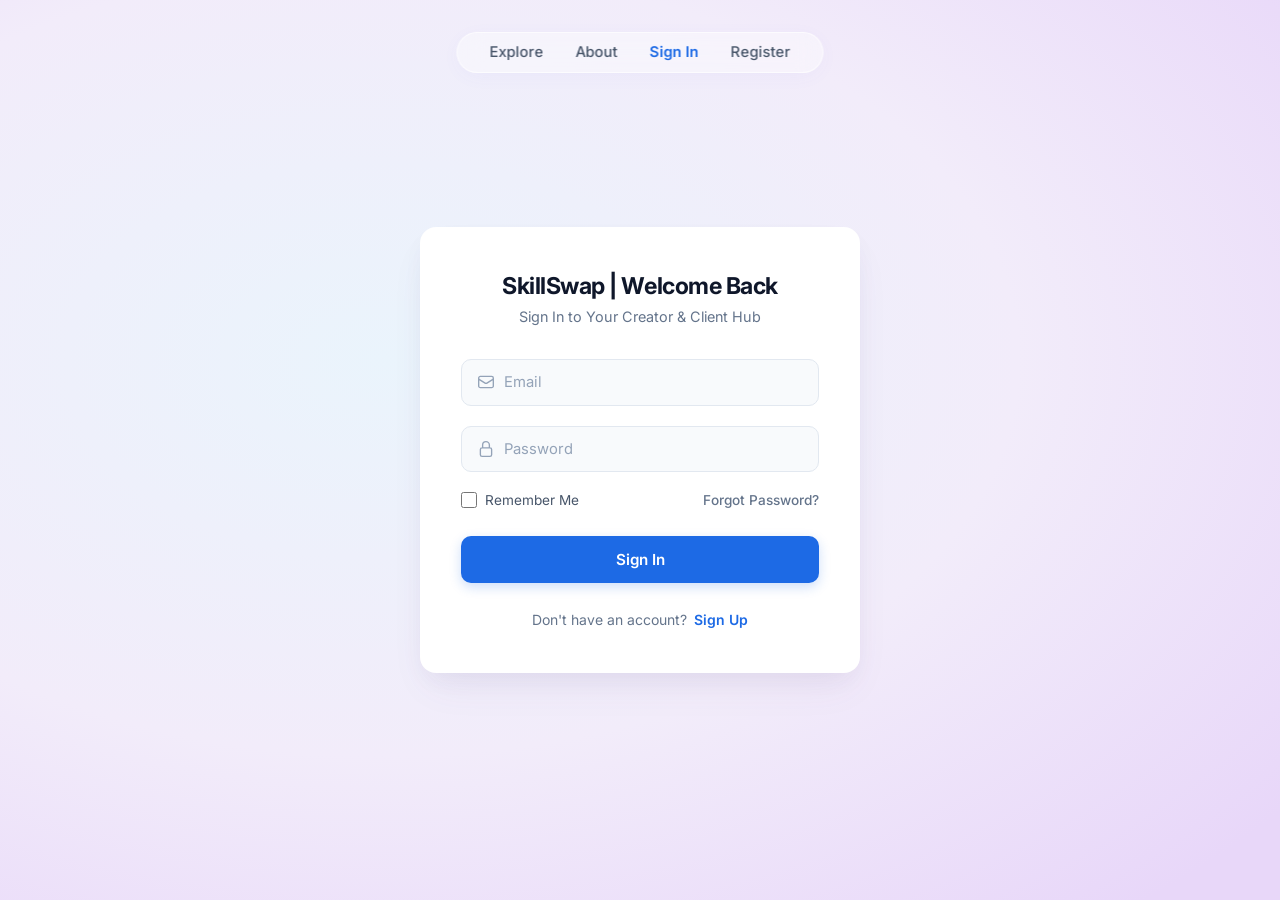
==== login.html @ 29265821 "first commit" ====
<!DOCTYPE html>
<html lang="en">
<head>
  <meta charset="UTF-8" />
  <meta name="viewport" content="width=device-width, initial-scale=1.0" />
  <title>SkillSwap | Sign In</title>
  
  <!-- Inter Font for clean, crisp typography -->
  <link rel="preconnect" href="https://fonts.googleapis.com" />
  <link rel="preconnect" href="https://fonts.gstatic.com" crossorigin />
  <link
    href="https://fonts.googleapis.com/css2?family=Inter:wght@400;500;600;700&display=swap"
    rel="stylesheet"
  />

  <style>
    /* Reset & Base Setup */
    *, *::before, *::after {
      box-sizing: border-box;
      margin: 0;
      padding: 0;
    }

    body {
      font-family: "Inter", system-ui, -apple-system, BlinkMacSystemFont, "Segoe UI", Roboto, sans-serif;
      min-height: 100vh;
      display: flex;
      flex-direction: column;
      align-items: center;
      justify-content: center;
      color: #1e293b;
      
      /* Soft radial blend: Ice Blue (#EAF4FC) transitioning to Pastel Lavender (#E8D7F9) */
      background: radial-gradient(
        ellipse 90% 80% at 30% 40%,
        #EAF4FC 0%,
        #f2ecfa 55%,
        #E8D7F9 100%
      );
      background-attachment: fixed;
      padding: 1.5rem;
      position: relative;
    }

    /* Floating Top Navigation Bar */
    .top-nav {
      position: absolute;
      top: 2rem;
      left: 50%;
      transform: translateX(-50%);
      display: flex;
      align-items: center;
      gap: 2rem;
      padding: 0.65rem 2rem;
      background: rgba(255, 255, 255, 0.4);
      backdrop-filter: blur(12px);
      -webkit-backdrop-filter: blur(12px);
      border: 1px solid rgba(255, 255, 255, 0.65);
      border-radius: 9999px;
      box-shadow: 0 4px 20px -2px rgba(99, 102, 241, 0.05);
      z-index: 10;
    }

    .top-nav a {
      text-decoration: none;
      font-size: 0.925rem;
      font-weight: 500;
      color: #475569;
      transition: color 0.2s ease;
    }

    .top-nav a:hover {
      color: #0f172a;
    }

    .top-nav a.active {
      color: #1d6ae5;
      font-weight: 600;
    }

    /* Centered Login Card */
    .auth-card {
      background: #ffffff;
      width: 100%;
      max-width: 440px;
      border-radius: 16px;
      padding: 2.75rem 2.5rem;
      box-shadow:
        0 10px 25px -5px rgba(50, 65, 95, 0.05),
        0 20px 40px -10px rgba(100, 75, 140, 0.08);
      border: 1px solid rgba(255, 255, 255, 0.8);
      animation: fadeIn 0.4s ease-out;
    }

    @keyframes fadeIn {
      from {
        opacity: 0;
        transform: translateY(8px);
      }
      to {
        opacity: 1;
        transform: translateY(0);
      }
    }

    /* Card Header */
    .card-header {
      text-align: center;
      margin-bottom: 2rem;
    }

    .card-title {
      font-size: 1.45rem;
      font-weight: 700;
      color: #0f172a;
      letter-spacing: -0.02em;
      margin-bottom: 0.45rem;
    }

    .card-subtitle {
      font-size: 0.9rem;
      color: #64748b;
      font-weight: 400;
      line-height: 1.4;
    }

    /* Form Fields */
    .form-group {
      margin-bottom: 1.25rem;
      position: relative;
    }

    .input-wrapper {
      position: relative;
      display: flex;
      align-items: center;
    }

    .input-icon {
      position: absolute;
      left: 1rem;
      width: 18px;
      height: 18px;
      color: #94a3b8;
      pointer-events: none;
      transition: color 0.2s ease;
    }

    .input-field {
      width: 100%;
      padding: 0.825rem 1rem 0.825rem 2.65rem;
      font-size: 0.925rem;
      font-family: inherit;
      color: #0f172a;
      background-color: #f8fafc;
      border: 1px solid #e2e8f0;
      border-radius: 10px;
      outline: none;
      transition: border-color 0.2s ease, box-shadow 0.2s ease, background-color 0.2s ease;
    }

    .input-field::placeholder {
      color: #94a3b8;
      font-weight: 400;
    }

    .input-field:focus {
      background-color: #ffffff;
      border-color: #1d6ae5;
      box-shadow: 0 0 0 3px rgba(29, 106, 229, 0.12);
    }

    .input-field:focus + .input-icon,
    .input-wrapper:focus-within .input-icon {
      color: #1d6ae5;
    }

    /* Options Row: Remember Me & Forgot Password */
    .options-row {
      display: flex;
      align-items: center;
      justify-content: space-between;
      margin: 1.25rem 0 1.75rem 0;
      font-size: 0.85rem;
    }

    .remember-me {
      display: inline-flex;
      align-items: center;
      gap: 0.5rem;
      color: #475569;
      cursor: pointer;
      user-select: none;
    }

    .remember-me input[type="checkbox"] {
      width: 16px;
      height: 16px;
      accent-color: #1d6ae5;
      cursor: pointer;
      border-radius: 4px;
    }

    .forgot-password {
      color: #64748b;
      text-decoration: none;
      font-weight: 500;
      transition: color 0.2s ease;
    }

    .forgot-password:hover {
      color: #1d6ae5;
      text-decoration: underline;
    }

    /* Submit Button */
    .submit-btn {
      width: 100%;
      padding: 0.875rem 1rem;
      background-color: #1d6ae5;
      color: #ffffff;
      font-family: inherit;
      font-size: 0.95rem;
      font-weight: 600;
      border: none;
      border-radius: 10px;
      cursor: pointer;
      box-shadow: 0 4px 12px rgba(29, 106, 229, 0.22);
      transition: background-color 0.2s ease, transform 0.1s ease, box-shadow 0.2s ease;
    }

    .submit-btn:hover {
      background-color: #175bc9;
      box-shadow: 0 6px 16px rgba(29, 106, 229, 0.28);
    }

    .submit-btn:active {
      transform: scale(0.99);
    }

    /* Footer Text */
    .card-footer {
      text-align: center;
      margin-top: 1.75rem;
      font-size: 0.875rem;
      color: #64748b;
    }

    .card-footer a {
      color: #1d6ae5;
      font-weight: 600;
      text-decoration: none;
      transition: color 0.2s ease;
      margin-left: 0.2rem;
    }

    .card-footer a:hover {
      text-decoration: underline;
      color: #175bc9;
    }

    /* Responsive adjustment for mobile screens */
    @media (max-width: 540px) {
      .top-nav {
        top: 1.25rem;
        gap: 1.25rem;
        padding: 0.5rem 1.25rem;
      }
      
      .auth-card {
        padding: 2rem 1.5rem;
      }
    }
  </style>
</head>
<body>

  <!-- Floating Minimal Top Navigation -->
  <nav class="top-nav" aria-label="Main Navigation">
    <a href="#explore">Explore</a>
    <a href="#about">About</a>
    <a href="#signin" class="active">Sign In</a>
    <a href="#register">Register</a>
  </nav>

  <!-- Main Login Card -->
  <main class="auth-card">
    <header class="card-header">
      <h1 class="card-title">SkillSwap | Welcome Back</h1>
      <p class="card-subtitle">Sign In to Your Creator &amp; Client Hub</p>
    </header>

    <form action="#" method="POST" autocomplete="on">
      <!-- Email Field -->
      <div class="form-group">
        <div class="input-wrapper">
          <!-- Subtle Envelope SVG Icon -->
          <svg
            class="input-icon"
            xmlns="http://www.w3.org/2000/svg"
            fill="none"
            viewBox="0 0 24 24"
            stroke-width="1.8"
            stroke="currentColor"
          >
            <path
              stroke-linecap="round"
              stroke-linejoin="round"
              d="M21.75 6.75v10.5a2.25 2.25 0 0 1-2.25 2.25h-15a2.25 2.25 0 0 1-2.25-2.25V6.75m19.5 0A2.25 2.25 0 0 0 19.5 4.5h-15a2.25 2.25 0 0 0-2.25 2.25m19.5 0v.243a2.25 2.25 0 0 1-1.07 1.916l-7.5 4.615a2.25 2.25 0 0 1-2.36 0L3.32 8.91a2.25 2.25 0 0 1-1.07-1.916V6.75"
            />
          </svg>
          <input
            type="email"
            class="input-field"
            placeholder="Email"
            required
            aria-label="Email Address"
          />
        </div>
      </div>

      <!-- Password Field -->
      <div class="form-group">
        <div class="input-wrapper">
          <!-- Subtle Lock SVG Icon -->
          <svg
            class="input-icon"
            xmlns="http://www.w3.org/2000/svg"
            fill="none"
            viewBox="0 0 24 24"
            stroke-width="1.8"
            stroke="currentColor"
          >
            <path
              stroke-linecap="round"
              stroke-linejoin="round"
              d="M16.5 10.5V6.75a4.5 4.5 0 1 0-9 0v3.75m-.75 11.25h10.5a2.25 2.25 0 0 0 2.25-2.25v-6.75a2.25 2.25 0 0 0-2.25-2.25H6.75a2.25 2.25 0 0 0-2.25 2.25v6.75a2.25 2.25 0 0 0 2.25 2.25Z"
            />
          </svg>
          <input
            type="password"
            class="input-field"
            placeholder="Password"
            required
            aria-label="Password"
          />
        </div>
      </div>

      <!-- Options Row -->
      <div class="options-row">
        <label class="remember-me">
          <input type="checkbox" name="remember" />
          <span>Remember Me</span>
        </label>
        <a href="#forgot" class="forgot-password">Forgot Password?</a>
      </div>

      <!-- Submit Button -->
      <button type="submit" class="submit-btn">Sign In</button>
    </form>

    <!-- Footer -->
    <footer class="card-footer">
      Don't have an account? <a href="#signup">Sign Up</a>
    </footer>
  </main>

</body>
</html>
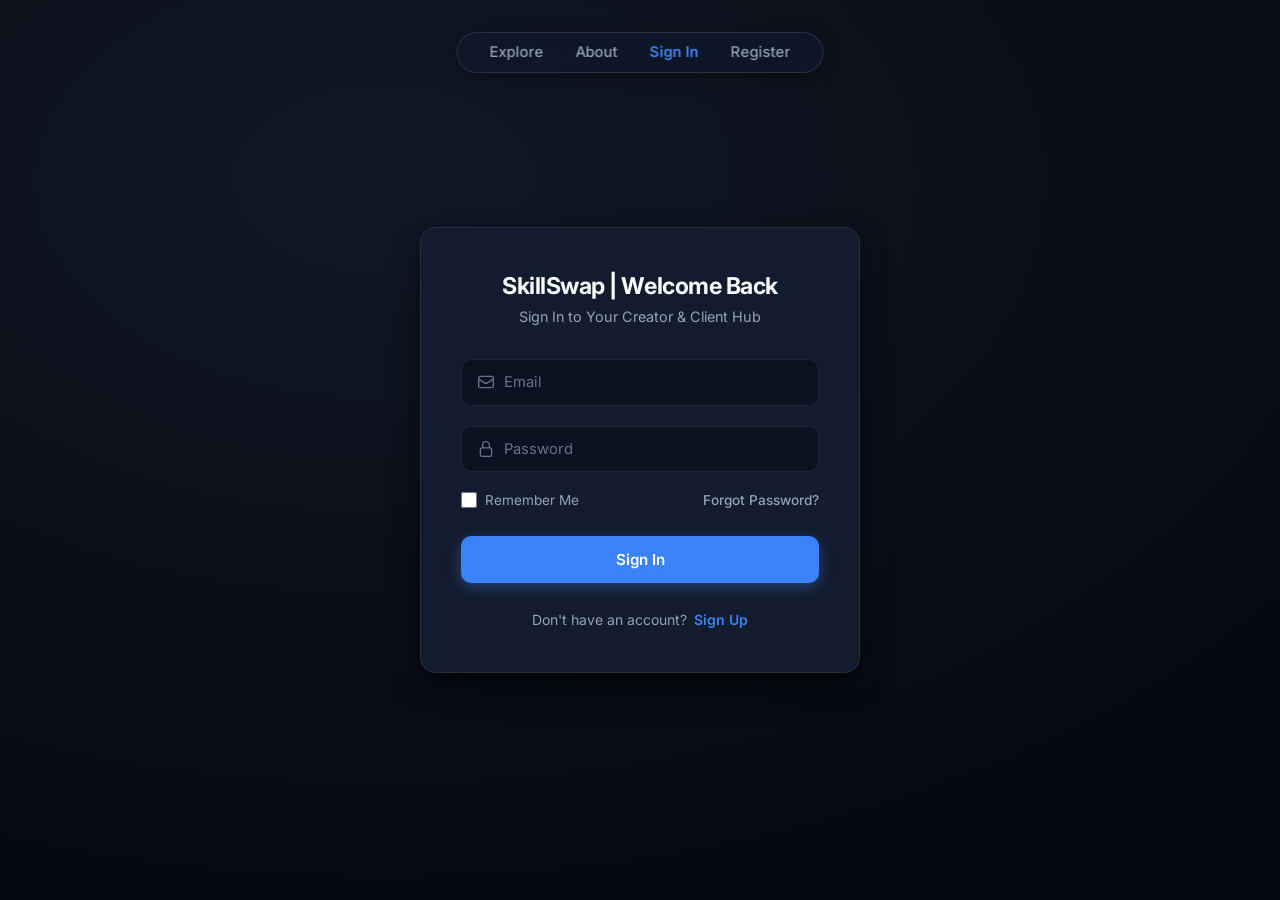
==== commit ea3ed322: "phase2" ====
--- a/login.html
+++ b/login.html
@@ -28,14 +28,13 @@
       flex-direction: column;
       align-items: center;
       justify-content: center;
-      color: #1e293b;
-      
-      /* Soft radial blend: Ice Blue (#EAF4FC) transitioning to Pastel Lavender (#E8D7F9) */
+      color: #f8fafc;
+      background-color: #0b0f19;
       background: radial-gradient(
-        ellipse 90% 80% at 30% 40%,
-        #EAF4FC 0%,
-        #f2ecfa 55%,
-        #E8D7F9 100%
+        ellipse 90% 80% at 30% 20%,
+        #111827 0%,
+        #0b0f19 55%,
+        #060911 100%
       );
       background-attachment: fixed;
       padding: 1.5rem;
@@ -52,12 +51,12 @@
       align-items: center;
       gap: 2rem;
       padding: 0.65rem 2rem;
-      background: rgba(255, 255, 255, 0.4);
+      background: rgba(15, 23, 42, 0.85);
       backdrop-filter: blur(12px);
       -webkit-backdrop-filter: blur(12px);
-      border: 1px solid rgba(255, 255, 255, 0.65);
+      border: 1px solid rgba(255, 255, 255, 0.12);
       border-radius: 9999px;
-      box-shadow: 0 4px 20px -2px rgba(99, 102, 241, 0.05);
+      box-shadow: 0 4px 20px -2px rgba(0, 0, 0, 0.4);
       z-index: 10;
     }
 
@@ -65,30 +64,30 @@
       text-decoration: none;
       font-size: 0.925rem;
       font-weight: 500;
-      color: #475569;
+      color: #94a3b8;
       transition: color 0.2s ease;
     }
 
     .top-nav a:hover {
-      color: #0f172a;
+      color: #f8fafc;
     }
 
     .top-nav a.active {
-      color: #1d6ae5;
+      color: #3b82f6;
       font-weight: 600;
     }
 
     /* Centered Login Card */
     .auth-card {
-      background: #ffffff;
+      background: #131b2e;
       width: 100%;
       max-width: 440px;
       border-radius: 16px;
       padding: 2.75rem 2.5rem;
       box-shadow:
-        0 10px 25px -5px rgba(50, 65, 95, 0.05),
-        0 20px 40px -10px rgba(100, 75, 140, 0.08);
-      border: 1px solid rgba(255, 255, 255, 0.8);
+        0 10px 30px -5px rgba(0, 0, 0, 0.5),
+        0 20px 40px -10px rgba(0, 0, 0, 0.4);
+      border: 1px solid rgba(255, 255, 255, 0.08);
       animation: fadeIn 0.4s ease-out;
     }
 
@@ -112,14 +111,14 @@
     .card-title {
       font-size: 1.45rem;
       font-weight: 700;
-      color: #0f172a;
+      color: #f8fafc;
       letter-spacing: -0.02em;
       margin-bottom: 0.45rem;
     }
 
     .card-subtitle {
       font-size: 0.9rem;
-      color: #64748b;
+      color: #94a3b8;
       font-weight: 400;
       line-height: 1.4;
     }
@@ -141,7 +140,7 @@
       left: 1rem;
       width: 18px;
       height: 18px;
-      color: #94a3b8;
+      color: #64748b;
       pointer-events: none;
       transition: color 0.2s ease;
     }
@@ -151,28 +150,28 @@
       padding: 0.825rem 1rem 0.825rem 2.65rem;
       font-size: 0.925rem;
       font-family: inherit;
-      color: #0f172a;
-      background-color: #f8fafc;
-      border: 1px solid #e2e8f0;
+      color: #f8fafc;
+      background-color: #0b1120;
+      border: 1px solid rgba(255, 255, 255, 0.08);
       border-radius: 10px;
       outline: none;
       transition: border-color 0.2s ease, box-shadow 0.2s ease, background-color 0.2s ease;
     }
 
     .input-field::placeholder {
-      color: #94a3b8;
+      color: #64748b;
       font-weight: 400;
     }
 
     .input-field:focus {
-      background-color: #ffffff;
-      border-color: #1d6ae5;
-      box-shadow: 0 0 0 3px rgba(29, 106, 229, 0.12);
+      background-color: #131b2e;
+      border-color: #3b82f6;
+      box-shadow: 0 0 0 3px rgba(59, 130, 246, 0.25);
     }
 
     .input-field:focus + .input-icon,
     .input-wrapper:focus-within .input-icon {
-      color: #1d6ae5;
+      color: #3b82f6;
     }
 
     /* Options Row: Remember Me & Forgot Password */
@@ -188,7 +187,7 @@
       display: inline-flex;
       align-items: center;
       gap: 0.5rem;
-      color: #475569;
+      color: #94a3b8;
       cursor: pointer;
       user-select: none;
     }
@@ -196,20 +195,20 @@
     .remember-me input[type="checkbox"] {
       width: 16px;
       height: 16px;
-      accent-color: #1d6ae5;
+      accent-color: #3b82f6;
       cursor: pointer;
       border-radius: 4px;
     }
 
     .forgot-password {
-      color: #64748b;
+      color: #94a3b8;
       text-decoration: none;
       font-weight: 500;
       transition: color 0.2s ease;
     }
 
     .forgot-password:hover {
-      color: #1d6ae5;
+      color: #3b82f6;
       text-decoration: underline;
     }
 
@@ -217,7 +216,7 @@
     .submit-btn {
       width: 100%;
       padding: 0.875rem 1rem;
-      background-color: #1d6ae5;
+      background-color: #3b82f6;
       color: #ffffff;
       font-family: inherit;
       font-size: 0.95rem;
@@ -225,13 +224,13 @@
       border: none;
       border-radius: 10px;
       cursor: pointer;
-      box-shadow: 0 4px 12px rgba(29, 106, 229, 0.22);
+      box-shadow: 0 4px 14px rgba(59, 130, 246, 0.4);
       transition: background-color 0.2s ease, transform 0.1s ease, box-shadow 0.2s ease;
     }
 
     .submit-btn:hover {
-      background-color: #175bc9;
-      box-shadow: 0 6px 16px rgba(29, 106, 229, 0.28);
+      background-color: #2563eb;
+      box-shadow: 0 6px 18px rgba(59, 130, 246, 0.5);
     }
 
     .submit-btn:active {
@@ -243,11 +242,11 @@
       text-align: center;
       margin-top: 1.75rem;
       font-size: 0.875rem;
-      color: #64748b;
+      color: #94a3b8;
     }
 
     .card-footer a {
-      color: #1d6ae5;
+      color: #3b82f6;
       font-weight: 600;
       text-decoration: none;
       transition: color 0.2s ease;
@@ -256,7 +255,7 @@
 
     .card-footer a:hover {
       text-decoration: underline;
-      color: #175bc9;
+      color: #60a5fa;
     }
 
     /* Responsive adjustment for mobile screens */
@@ -277,10 +276,10 @@
 
   <!-- Floating Minimal Top Navigation -->
   <nav class="top-nav" aria-label="Main Navigation">
-    <a href="#explore">Explore</a>
-    <a href="#about">About</a>
-    <a href="#signin" class="active">Sign In</a>
-    <a href="#register">Register</a>
+    <a href="/marketplace">Explore</a>
+    <a href="/#about">About</a>
+    <a href="/login" class="active">Sign In</a>
+    <a href="/register">Register</a>
   </nav>
 
   <!-- Main Login Card -->
@@ -290,11 +289,10 @@
       <p class="card-subtitle">Sign In to Your Creator &amp; Client Hub</p>
     </header>
 
-    <form action="#" method="POST" autocomplete="on">
+    <form action="/login" method="POST" autocomplete="on">
       <!-- Email Field -->
       <div class="form-group">
         <div class="input-wrapper">
-          <!-- Subtle Envelope SVG Icon -->
           <svg
             class="input-icon"
             xmlns="http://www.w3.org/2000/svg"
@@ -322,7 +320,6 @@
       <!-- Password Field -->
       <div class="form-group">
         <div class="input-wrapper">
-          <!-- Subtle Lock SVG Icon -->
           <svg
             class="input-icon"
             xmlns="http://www.w3.org/2000/svg"
@@ -353,7 +350,7 @@
           <input type="checkbox" name="remember" />
           <span>Remember Me</span>
         </label>
-        <a href="#forgot" class="forgot-password">Forgot Password?</a>
+        <a href="#" class="forgot-password">Forgot Password?</a>
       </div>
 
       <!-- Submit Button -->
@@ -362,10 +359,9 @@
 
     <!-- Footer -->
     <footer class="card-footer">
-      Don't have an account? <a href="#signup">Sign Up</a>
+      Don't have an account? <a href="/register">Sign Up</a>
     </footer>
   </main>
 
 </body>
 </html>
-
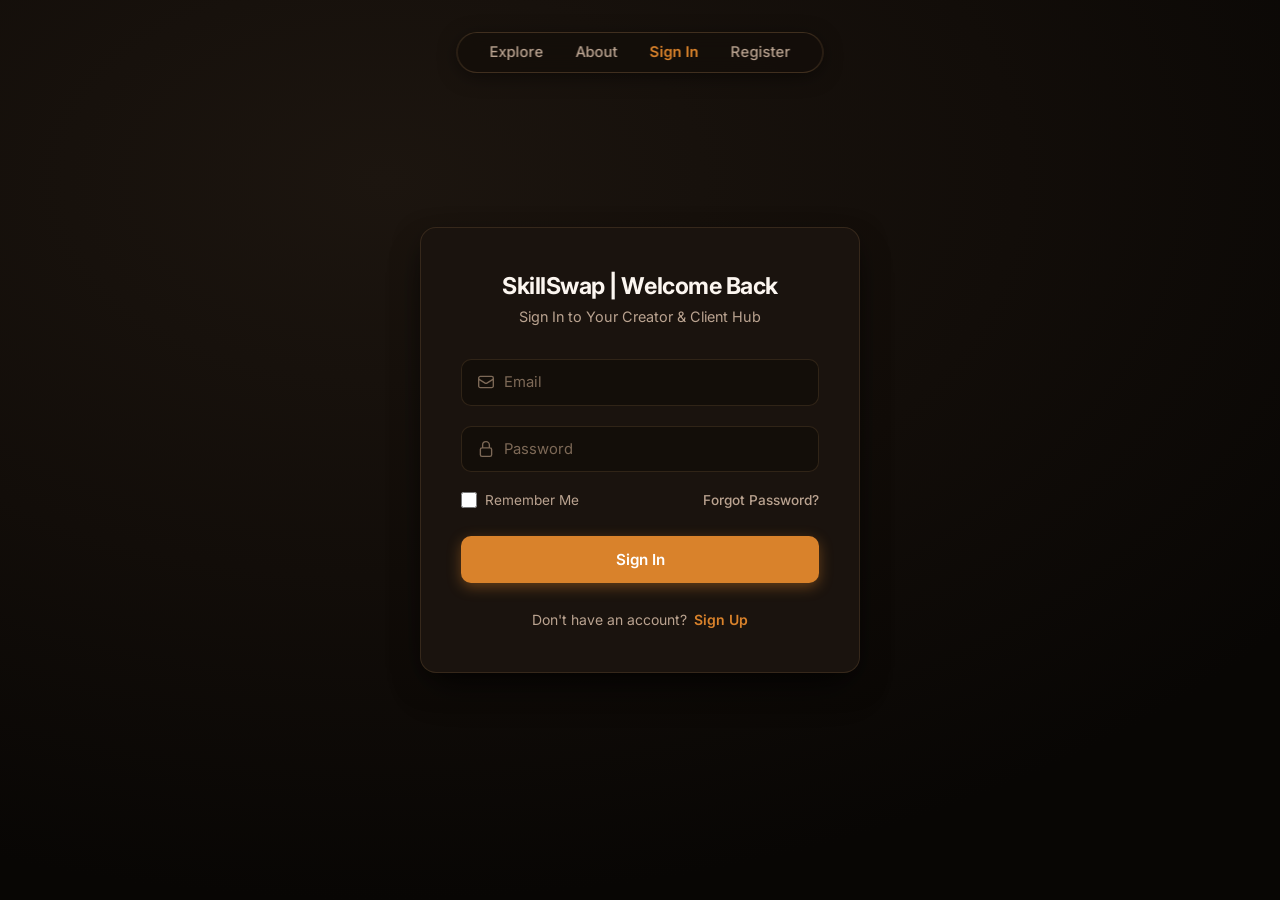
==== commit c3231827: "phase3" ====
--- a/login.html
+++ b/login.html
@@ -28,13 +28,13 @@
       flex-direction: column;
       align-items: center;
       justify-content: center;
-      color: #f8fafc;
-      background-color: #0b0f19;
+      color: #fcf6f0;
+      background-color: #0d0907;
       background: radial-gradient(
         ellipse 90% 80% at 30% 20%,
-        #111827 0%,
-        #0b0f19 55%,
-        #060911 100%
+        #1c150f 0%,
+        #120d09 55%,
+        #080604 100%
       );
       background-attachment: fixed;
       padding: 1.5rem;
@@ -51,12 +51,12 @@
       align-items: center;
       gap: 2rem;
       padding: 0.65rem 2rem;
-      background: rgba(15, 23, 42, 0.85);
+      background: rgba(20, 14, 10, 0.88);
       backdrop-filter: blur(12px);
       -webkit-backdrop-filter: blur(12px);
-      border: 1px solid rgba(255, 255, 255, 0.12);
+      border: 1px solid rgba(224, 169, 109, 0.22);
       border-radius: 9999px;
-      box-shadow: 0 4px 20px -2px rgba(0, 0, 0, 0.4);
+      box-shadow: 0 4px 20px -2px rgba(0, 0, 0, 0.5);
       z-index: 10;
     }
 
@@ -64,30 +64,30 @@
       text-decoration: none;
       font-size: 0.925rem;
       font-weight: 500;
-      color: #94a3b8;
+      color: #baa390;
       transition: color 0.2s ease;
     }
 
     .top-nav a:hover {
-      color: #f8fafc;
+      color: #fcf6f0;
     }
 
     .top-nav a.active {
-      color: #3b82f6;
+      color: #D9822B;
       font-weight: 600;
     }
 
     /* Centered Login Card */
     .auth-card {
-      background: #131b2e;
+      background: #1a130e;
       width: 100%;
       max-width: 440px;
       border-radius: 16px;
       padding: 2.75rem 2.5rem;
       box-shadow:
-        0 10px 30px -5px rgba(0, 0, 0, 0.5),
-        0 20px 40px -10px rgba(0, 0, 0, 0.4);
-      border: 1px solid rgba(255, 255, 255, 0.08);
+        0 10px 30px -5px rgba(0, 0, 0, 0.55),
+        0 20px 40px -10px rgba(0, 0, 0, 0.45);
+      border: 1px solid rgba(224, 169, 109, 0.14);
       animation: fadeIn 0.4s ease-out;
     }
 
@@ -111,14 +111,14 @@
     .card-title {
       font-size: 1.45rem;
       font-weight: 700;
-      color: #f8fafc;
+      color: #fcf6f0;
       letter-spacing: -0.02em;
       margin-bottom: 0.45rem;
     }
 
     .card-subtitle {
       font-size: 0.9rem;
-      color: #94a3b8;
+      color: #baa390;
       font-weight: 400;
       line-height: 1.4;
     }
@@ -140,7 +140,7 @@
       left: 1rem;
       width: 18px;
       height: 18px;
-      color: #64748b;
+      color: #7d6957;
       pointer-events: none;
       transition: color 0.2s ease;
     }
@@ -150,28 +150,28 @@
       padding: 0.825rem 1rem 0.825rem 2.65rem;
       font-size: 0.925rem;
       font-family: inherit;
-      color: #f8fafc;
-      background-color: #0b1120;
-      border: 1px solid rgba(255, 255, 255, 0.08);
+      color: #fcf6f0;
+      background-color: #130e09;
+      border: 1px solid rgba(224, 169, 109, 0.14);
       border-radius: 10px;
       outline: none;
       transition: border-color 0.2s ease, box-shadow 0.2s ease, background-color 0.2s ease;
     }
 
     .input-field::placeholder {
-      color: #64748b;
+      color: #7d6957;
       font-weight: 400;
     }
 
     .input-field:focus {
-      background-color: #131b2e;
-      border-color: #3b82f6;
-      box-shadow: 0 0 0 3px rgba(59, 130, 246, 0.25);
+      background-color: #1a130e;
+      border-color: #D9822B;
+      box-shadow: 0 0 0 3px rgba(217, 130, 43, 0.25);
     }
 
     .input-field:focus + .input-icon,
     .input-wrapper:focus-within .input-icon {
-      color: #3b82f6;
+      color: #D9822B;
     }
 
     /* Options Row: Remember Me & Forgot Password */
@@ -187,7 +187,7 @@
       display: inline-flex;
       align-items: center;
       gap: 0.5rem;
-      color: #94a3b8;
+      color: #baa390;
       cursor: pointer;
       user-select: none;
     }
@@ -195,20 +195,20 @@
     .remember-me input[type="checkbox"] {
       width: 16px;
       height: 16px;
-      accent-color: #3b82f6;
+      accent-color: #D9822B;
       cursor: pointer;
       border-radius: 4px;
     }
 
     .forgot-password {
-      color: #94a3b8;
+      color: #baa390;
       text-decoration: none;
       font-weight: 500;
       transition: color 0.2s ease;
     }
 
     .forgot-password:hover {
-      color: #3b82f6;
+      color: #D9822B;
       text-decoration: underline;
     }
 
@@ -216,7 +216,7 @@
     .submit-btn {
       width: 100%;
       padding: 0.875rem 1rem;
-      background-color: #3b82f6;
+      background-color: #D9822B;
       color: #ffffff;
       font-family: inherit;
       font-size: 0.95rem;
@@ -224,13 +224,13 @@
       border: none;
       border-radius: 10px;
       cursor: pointer;
-      box-shadow: 0 4px 14px rgba(59, 130, 246, 0.4);
+      box-shadow: 0 4px 14px rgba(217, 130, 43, 0.4);
       transition: background-color 0.2s ease, transform 0.1s ease, box-shadow 0.2s ease;
     }
 
     .submit-btn:hover {
-      background-color: #2563eb;
-      box-shadow: 0 6px 18px rgba(59, 130, 246, 0.5);
+      background-color: #C26E17;
+      box-shadow: 0 6px 18px rgba(217, 130, 43, 0.5);
     }
 
     .submit-btn:active {
@@ -242,11 +242,11 @@
       text-align: center;
       margin-top: 1.75rem;
       font-size: 0.875rem;
-      color: #94a3b8;
+      color: #baa390;
     }
 
     .card-footer a {
-      color: #3b82f6;
+      color: #D9822B;
       font-weight: 600;
       text-decoration: none;
       transition: color 0.2s ease;
@@ -255,7 +255,7 @@
 
     .card-footer a:hover {
       text-decoration: underline;
-      color: #60a5fa;
+      color: #f3c68f;
     }
 
     /* Responsive adjustment for mobile screens */
